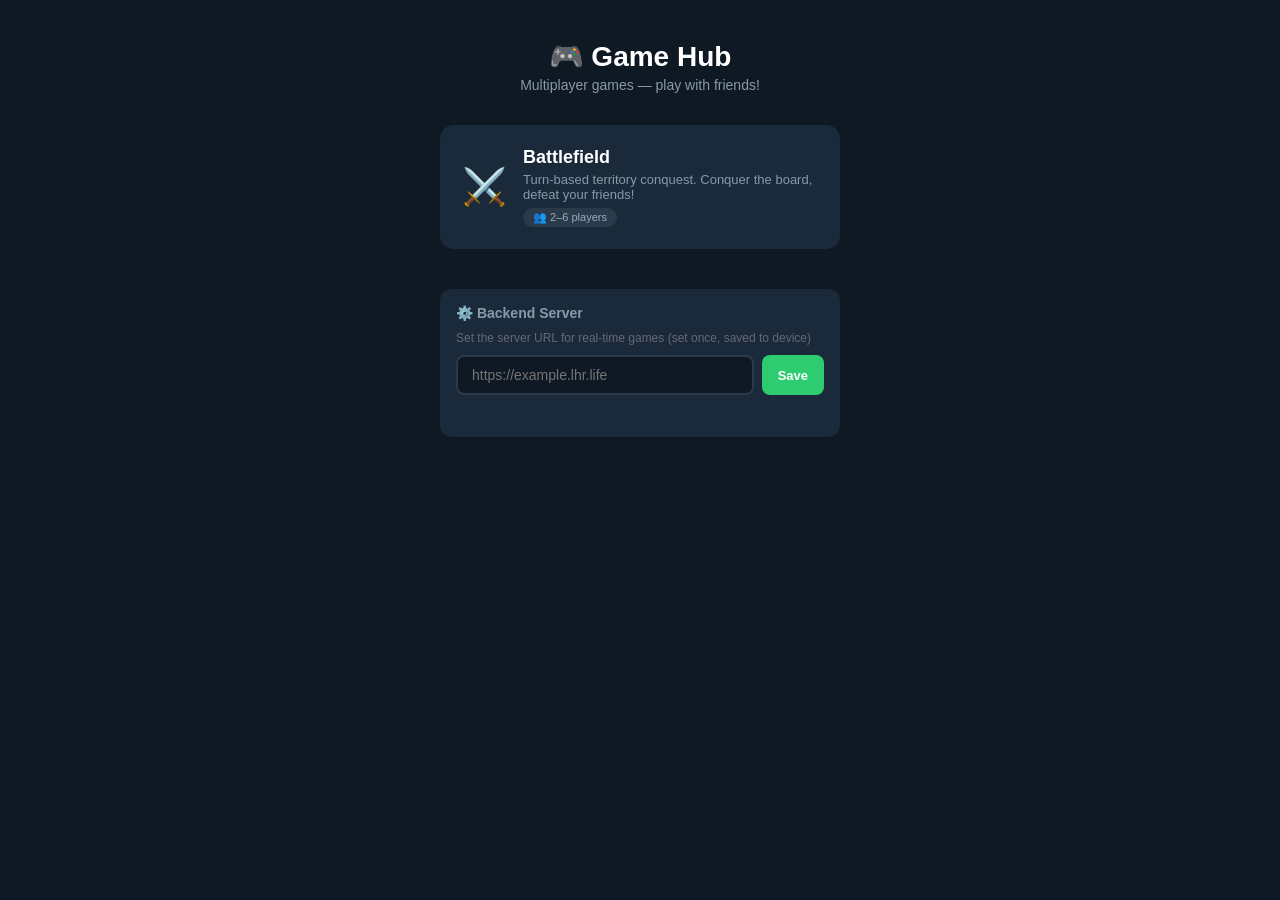
==== index.html @ be15a6f4 "Initial commit: Battlefield game hub with territory conquest game" ====
<!DOCTYPE html>
<html lang="en">
<head>
  <meta charset="UTF-8">
  <meta name="viewport" content="width=device-width, initial-scale=1.0, user-scalable=no">
  <title>Game Hub</title>
  <style>
    * { margin: 0; padding: 0; box-sizing: border-box; }
    body {
      font-family: -apple-system, BlinkMacSystemFont, 'Segoe UI', Roboto, sans-serif;
      background: #0f1923; color: #e0e0e0; min-height: 100vh;
      display: flex; flex-direction: column; align-items: center;
      padding: 40px 16px;
    }
    h1 { font-size: 28px; margin-bottom: 4px; color: #fff; }
    .subtitle { color: #8899aa; font-size: 14px; margin-bottom: 32px; }
    .games-grid {
      display: grid; grid-template-columns: 1fr;
      gap: 16px; width: 100%; max-width: 400px;
    }
    .game-card {
      background: #1a2a3a; border-radius: 14px; padding: 20px;
      display: flex; align-items: center; gap: 16px;
      text-decoration: none; color: inherit;
      transition: all 0.2s; border: 2px solid transparent;
    }
    .game-card:active { transform: scale(0.97); }
    .game-card:hover { border-color: #e74c3c; background: #1e3044; }
    .game-icon { font-size: 36px; flex-shrink: 0; }
    .game-info h3 { font-size: 18px; margin-bottom: 4px; color: #fff; }
    .game-info p { font-size: 13px; color: #8899aa; }
    .players-badge {
      background: #2a3a4a; padding: 3px 10px; border-radius: 20px;
      font-size: 11px; color: #99aabb; margin-top: 6px; display: inline-block;
    }
    .settings-section {
      margin-top: 40px; width: 100%; max-width: 400px;
      background: #1a2a3a; border-radius: 12px; padding: 16px;
    }
    .settings-section h4 { font-size: 14px; color: #8899aa; margin-bottom: 10px; }
    .settings-row { display: flex; gap: 8px; }
    .settings-row input {
      flex: 1; padding: 10px 14px; border: 2px solid #2a3a4a;
      border-radius: 8px; background: #0f1923; color: #fff;
      font-size: 14px; outline: none;
    }
    .settings-row input:focus { border-color: #3498db; }
    .settings-row button {
      padding: 10px 16px; border: none; border-radius: 8px;
      background: #2ecc71; color: #fff; font-weight: 600; cursor: pointer;
      font-size: 13px; white-space: nowrap;
    }
    .settings-row button:active { transform: scale(0.97); }
    #statusMsg { margin-top: 8px; font-size: 12px; color: #2ecc71; min-height: 18px; }
  </style>
</head>
<body>
  <h1>🎮 Game Hub</h1>
  <p class="subtitle">Multiplayer games — play with friends!</p>

  <div class="games-grid">
    <a href="games/battlefield/" class="game-card">
      <div class="game-icon">⚔️</div>
      <div class="game-info">
        <h3>Battlefield</h3>
        <p>Turn-based territory conquest. Conquer the board, defeat your friends!</p>
        <span class="players-badge">👥 2–6 players</span>
      </div>
    </a>

    <!-- More games go here -->
    <!--
    <a href="games/next-game/" class="game-card">
      <div class="game-icon">🎯</div>
      <div class="game-info">
        <h3>Next Game</h3>
        <p>Coming soon...</p>
      </div>
    </a>
    -->
  </div>

  <div class="settings-section">
    <h4>⚙️ Backend Server</h4>
    <p style="font-size:12px;color:#667;margin-bottom:10px">Set the server URL for real-time games (set once, saved to device)</p>
    <div class="settings-row">
      <input type="text" id="backendUrl" placeholder="https://example.lhr.life">
      <button onclick="saveBackend()">Save</button>
    </div>
    <div id="statusMsg"></div>
  </div>

  <script>
    // Load saved backend URL
    const saved = localStorage.getItem('BF_BACKEND');
    if (saved) document.getElementById('backendUrl').value = saved;

    function saveBackend() {
      const url = document.getElementById('backendUrl').value.trim();
      if (!url) {
        localStorage.removeItem('BF_BACKEND');
        document.getElementById('statusMsg').textContent = '✓ Using default (same origin)';
      } else {
        localStorage.setItem('BF_BACKEND', url);
        document.getElementById('statusMsg').textContent = '✓ Saved! All games will use this server.';
      }
      setTimeout(() => document.getElementById('statusMsg').textContent = '', 3000);
    }
  </script>
</body>
</html>
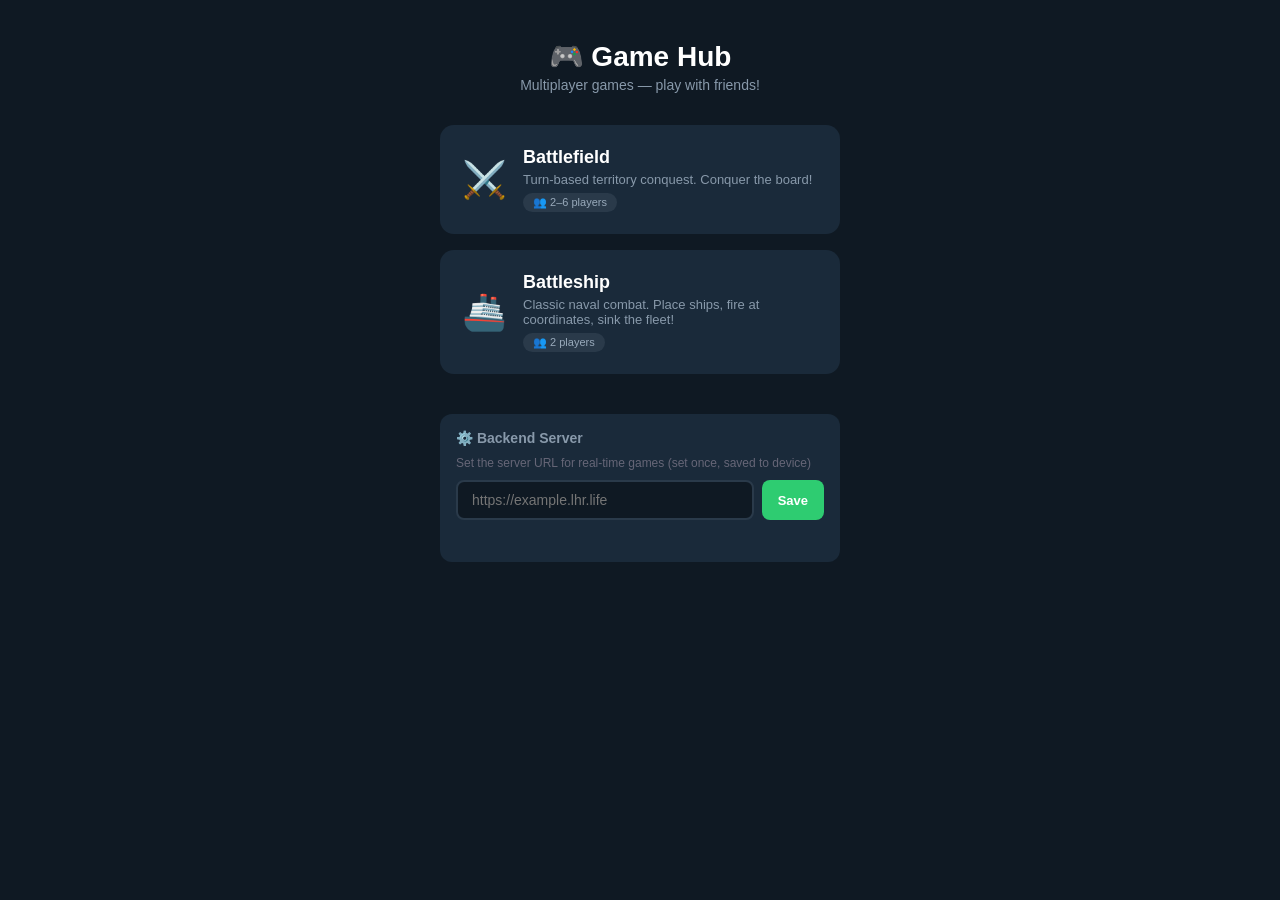
==== commit 9dca9978: "Add Battleship game — classic naval combat" ====
--- a/index.html
+++ b/index.html
@@ -63,8 +63,17 @@
       <div class="game-icon">⚔️</div>
       <div class="game-info">
         <h3>Battlefield</h3>
-        <p>Turn-based territory conquest. Conquer the board, defeat your friends!</p>
+        <p>Turn-based territory conquest. Conquer the board!</p>
         <span class="players-badge">👥 2–6 players</span>
+      </div>
+    </a>
+
+    <a href="games/battleship/" class="game-card">
+      <div class="game-icon">🚢</div>
+      <div class="game-info">
+        <h3>Battleship</h3>
+        <p>Classic naval combat. Place ships, fire at coordinates, sink the fleet!</p>
+        <span class="players-badge">👥 2 players</span>
       </div>
     </a>
 
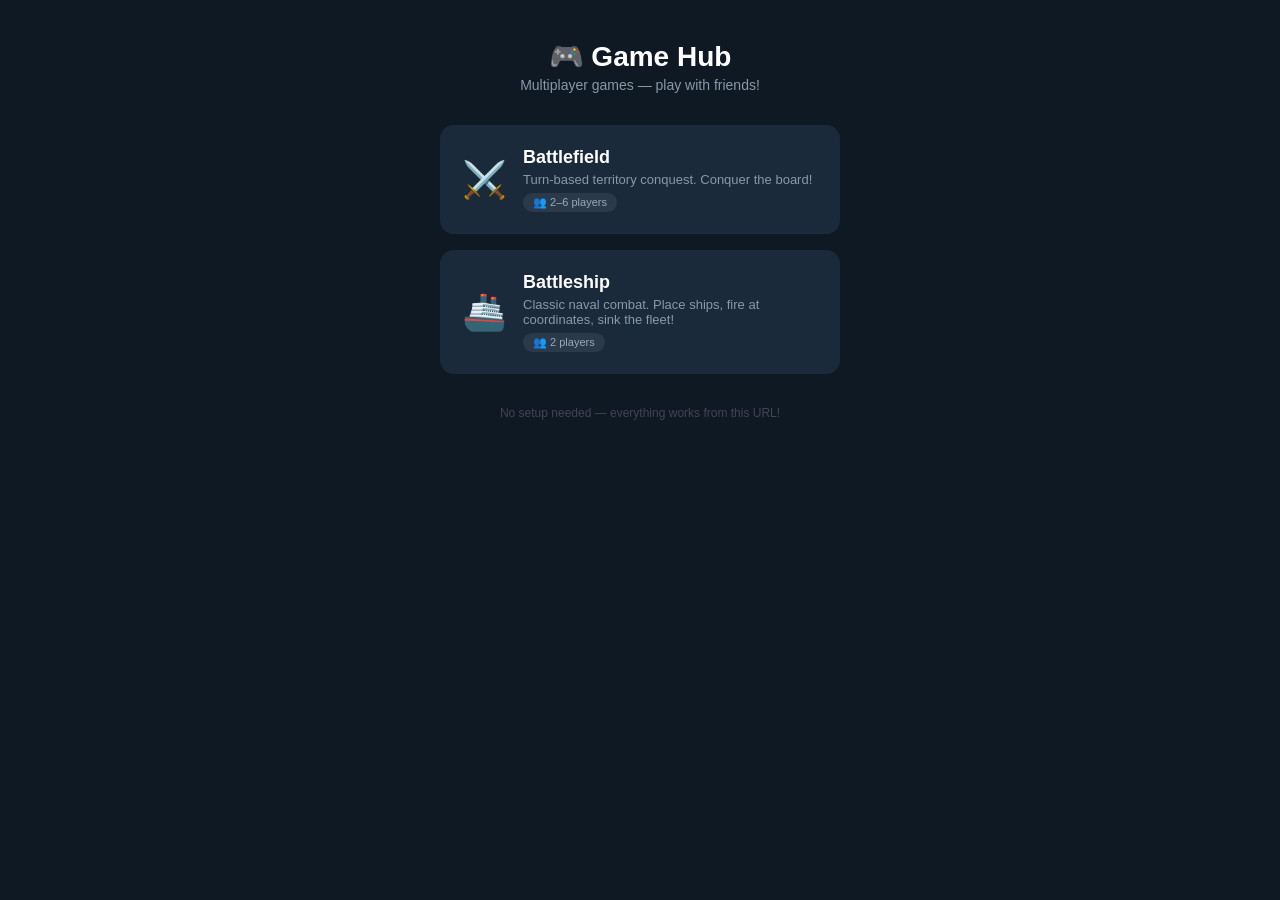
==== commit e26245b2: "Remove backend URL config — now single-origin via tunnel" ====
--- a/index.html
+++ b/index.html
@@ -89,31 +89,14 @@
     -->
   </div>
 
-  <div class="settings-section">
-    <h4>⚙️ Backend Server</h4>
-    <p style="font-size:12px;color:#667;margin-bottom:10px">Set the server URL for real-time games (set once, saved to device)</p>
-    <div class="settings-row">
-      <input type="text" id="backendUrl" placeholder="https://example.lhr.life">
-      <button onclick="saveBackend()">Save</button>
-    </div>
-    <div id="statusMsg"></div>
-  </div>
+  <p class="subtitle" style="margin-top:32px;font-size:12px;color:#445">
+    No setup needed — everything works from this URL!
+  </p>
 
   <script>
-    // Load saved backend URL
-    const saved = localStorage.getItem('BF_BACKEND');
-    if (saved) document.getElementById('backendUrl').value = saved;
-
-    function saveBackend() {
-      const url = document.getElementById('backendUrl').value.trim();
-      if (!url) {
-        localStorage.removeItem('BF_BACKEND');
-        document.getElementById('statusMsg').textContent = '✓ Using default (same origin)';
-      } else {
-        localStorage.setItem('BF_BACKEND', url);
-        document.getElementById('statusMsg').textContent = '✓ Saved! All games will use this server.';
-      }
-      setTimeout(() => document.getElementById('statusMsg').textContent = '', 3000);
+    // For backwards compatibility: ensure BF_BACKEND is this origin
+    if (!localStorage.getItem('BF_BACKEND')) {
+      // All games default to window.location.origin, so no config needed
     }
   </script>
 </body>
